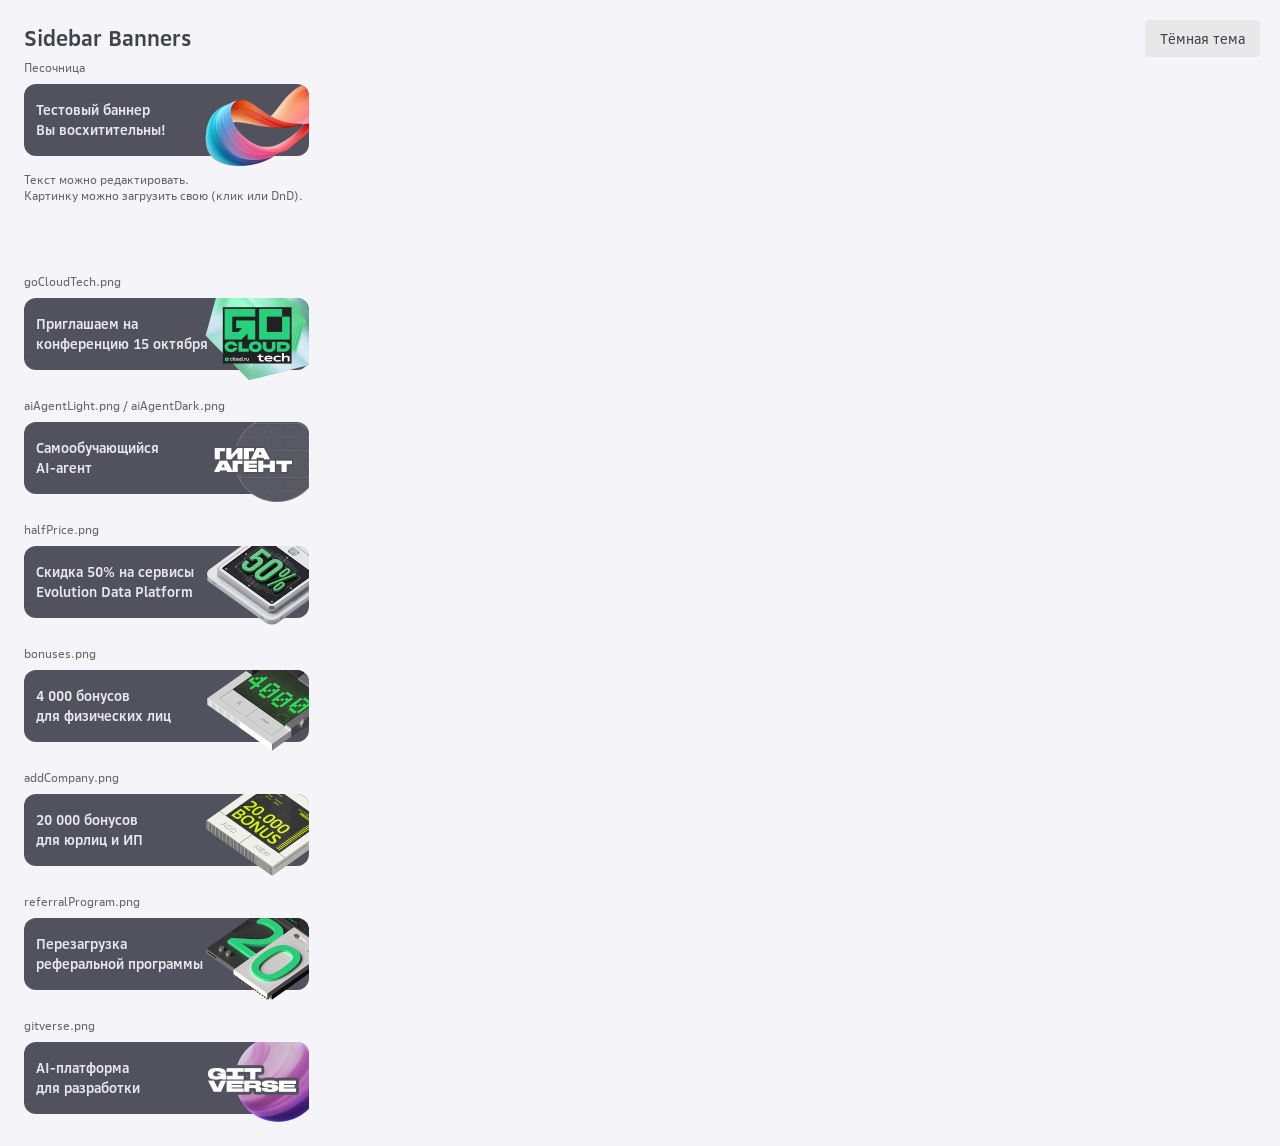
==== banners/index.html @ 8b38ca5c "feat: banner playground" ====
<!DOCTYPE html>
<html lang="ru">

<head>
    <meta charset="UTF-8">
    <meta name="viewport" content="width=device-width, initial-scale=1.0">
    <title>Sidebar Banners — примеры</title>
    <style>
        @font-face {
            font-family: 'SB Sans Interface';
            src: url('fonts/SBSansInterface-Regular.woff2') format('woff2');
            font-weight: 400;
            font-style: normal;
            font-display: swap;
        }

        @font-face {
            font-family: 'SB Sans Interface';
            src: url('fonts/SBSansInterface-Semibold.woff2') format('woff2');
            font-weight: 600;
            font-style: normal;
            font-display: swap;
        }

        @font-face {
            font-family: 'SB Sans Interface';
            src: url('fonts/SBSansInterface-Bold.woff2') format('woff2');
            font-weight: 700;
            font-style: normal;
            font-display: swap;
        }

        :root {
            --page-bg: #f4f4f9;
            --page-text: #41424e;
            --button-bg: #e8e8e8;
            --button-hover: #d8d8d8;
            /* ContentSlide light: invertNeutral.decorDefault / textMain */
            --slide-bg: #51525d;
            --slide-text: #e6e8ef;
            --close-bg: #51525d;
            --close-color: #b6bac7;
            --hint-color: #666666;
            --drop-border: #888;
            --font-ui: 'SB Sans Interface', sans-serif;
        }

        [data-theme="dark"] {
            --page-bg: #121212;
            --page-text: #e6e8ef;
            --button-bg: #2a2a2a;
            --button-hover: #3a3a3a;
            /* ContentSlide dark: neutral.decorDefault / textMain */
            --slide-bg: #393a46;
            --slide-text: #e6e8ef;
            --close-bg: #b6bac7;
            --close-color: #575966;
            --hint-color: #a0a0a0;
            --drop-border: #888;
        }

        * {
            box-sizing: border-box;
        }

        body {
            font-family: var(--font-ui);
            background-color: var(--page-bg);
            color: var(--page-text);
            padding: 24px;
            margin: 0;
            transition: background-color 0.3s ease, color 0.3s ease;
        }

        .theme-toggle {
            position: fixed;
            top: 20px;
            right: 20px;
            padding: 10px 15px;
            background-color: var(--button-bg);
            color: var(--page-text);
            border: none;
            border-radius: 4px;
            cursor: pointer;
            font-family: var(--font-ui);
            font-size: 14px;
            font-weight: 400;
            transition: background-color 0.3s ease;
            z-index: 1000;
        }

        .theme-toggle:hover {
            background-color: var(--button-hover);
        }

        h1 {
            font-size: 22px;
            font-weight: 600;
            line-height: 28px;
            letter-spacing: 0;
            margin: 0 0 8px;
        }

        .subtitle {
            margin: 0 0 24px;
            font-size: 13px;
            font-weight: 400;
            line-height: 18px;
            color: var(--hint-color);
            max-width: 480px;
        }

        .banners {
            display: flex;
            flex-direction: column;
            gap: 20px;
            max-width: 285px;
        }

        .banner-block {
            display: flex;
            flex-direction: column;
            gap: 8px;
        }

        .banner-label {
            font-size: 12px;
            font-weight: 400;
            line-height: 16px;
            color: var(--hint-color);
        }

        .playground-hint {
            margin: 0;
            font-size: 12px;
            font-weight: 400;
            line-height: 16px;
            color: var(--hint-color);
            margin-bottom: 50px;
        }

        .playground-drop {
            position: relative;
        }

        .playground-drop input[type="file"] {
            display: none;
        }

        .playground-image-drop {
            position: absolute;
            top: 0;
            right: 0;
            z-index: 2;
            width: 104px;
            height: 72px;
            border: 2px dashed transparent;
            border-radius: 0 12px 12px 0;
            box-sizing: border-box;
            cursor: pointer;
            transition: border-color 0.2s ease;
        }

        .playground-image-drop:hover,
        .playground-image-drop.drag-over,
        .playground-image-drop:focus-visible {
            border-color: var(--drop-border);
        }

        /* Как SidebarBanners: Wrapper 80px / Slider 72px */
        .banner-wrapper {
            position: relative;
            width: 100%;
            height: 80px;
            overflow: visible;
        }

        .banner-slider {
            position: relative;
            width: 100%;
            height: 72px;
            overflow: visible;
        }

        /* ContentSlide / Slide */
        .slide {
            position: relative;
            display: flex;
            align-items: center;
            width: 100%;
            height: 100%;
            border-radius: 12px;
            background-color: var(--slide-bg);
            overflow: visible;
            cursor: pointer;
            text-align: left;
        }

        .slide-text-wrapper {
            position: relative;
            z-index: 1;
            min-width: 0;
            margin-left: 12px;
        }

        .slide-text-mask {
            position: relative;
            overflow: hidden;
        }

        /* SansLabelL: 14/20, weight 600, letter-spacing 0 */
        .slide-text {
            display: flex;
            align-items: center;
            max-width: 183px;
            margin: 0;
            font-family: var(--font-ui);
            font-size: 14px;
            font-weight: 600;
            line-height: 20px;
            letter-spacing: 0;
            color: var(--slide-text);
            white-space: nowrap;
        }

        .slide-text[contenteditable="true"] {
            cursor: text;
            outline: none;
            border-radius: 2px;
            min-width: 24px;
            max-width: 183px;
            overflow: hidden;
        }

        .slide-text[contenteditable="true"]:hover,
        .slide-text[contenteditable="true"]:focus {
            background-color: rgba(255, 255, 255, 0.08);
            box-shadow: inset 0 0 0 1px rgba(255, 255, 255, 0.2);
        }

        /* SlideImageMask: 144×96, top/right 0 */
        .slide-image-mask {
            position: absolute;
            top: 0;
            right: 0;
            width: 144px;
            height: 85px;
            border-radius: 12px;
            overflow: hidden;
            pointer-events: none;
        }

        /* SlideImage: top -22px, right -30px, width 134px */
        .slide-image {
            position: absolute;
            top: -22px;
            right: -30px;
            width: 134px;
            height: auto;
            display: block;
        }

        .close-button {
            position: absolute;
            top: 4px;
            right: 4px;
            z-index: 2;
            display: flex;
            align-items: center;
            justify-content: center;
            width: 16px;
            height: 16px;
            padding: 0;
            border: none;
            border-radius: 50%;
            background-color: var(--close-bg);
            color: var(--close-color);
            cursor: default;
            opacity: 0;
            transition: opacity 0.2s ease, color 0.2s ease;
            pointer-events: none;
        }

        .slide:hover .close-button {
            opacity: 1;
        }

        .close-button svg {
            width: 12px;
            height: 12px;
        }

        .theme-only-light {
            display: block;
        }

        .theme-only-dark {
            display: none;
        }

        [data-theme="dark"] .theme-only-light {
            display: none;
        }

        [data-theme="dark"] .theme-only-dark {
            display: block;
        }
    </style>
</head>

<body>

    <button class="theme-toggle" id="themeToggle" type="button">Тёмная тема</button>

    <h1>Sidebar Banners</h1>
    <div class="banners">

        <div class="banner-block">
            <div class="banner-label">Песочница</div>
            <div class="playground-drop" id="playgroundDrop">
                <input type="file" id="playgroundFile" accept="image/*">
                <div class="banner-wrapper">
                    <div class="banner-slider">
                        <div class="slide">
                            <div class="slide-text-wrapper">
                                <div class="slide-text-mask">
                                    <p class="slide-text" contenteditable="true" spellcheck="false">Тестовый баннер</p>
                                </div>
                                <div class="slide-text-mask">
                                    <p class="slide-text" contenteditable="true" spellcheck="false">Вы восхитительны!
                                    </p>
                                </div>
                            </div>
                            <div class="slide-image-mask">
                                <img class="slide-image" id="playgroundImage" src="assets/default.png" alt="">
                            </div>
                            <div class="playground-image-drop" id="playgroundImageDrop" role="button" tabindex="0"
                                aria-label="Перетащите изображение или нажмите, чтобы выбрать"></div>
                            <button class="close-button" type="button" tabindex="-1" aria-hidden="true">
                                <svg viewBox="0 0 24 24" fill="none" stroke="currentColor" stroke-width="2">
                                    <path d="M18 6L6 18M6 6l12 12" />
                                </svg>
                            </button>
                        </div>
                    </div>
                </div>
            </div>
            <p class="playground-hint">Текст можно редактировать.<br />Картинку можно загрузить свою (клик или DnD).
            </p>
        </div>

        <div class="banner-block">
            <div class="banner-label">goCloudTech.png</div>
            <div class="banner-wrapper">
                <div class="banner-slider">
                    <div class="slide">
                        <div class="slide-text-wrapper">
                            <div class="slide-text-mask">
                                <p class="slide-text">Приглашаем на</p>
                            </div>
                            <div class="slide-text-mask">
                                <p class="slide-text">конференцию 15 октября</p>
                            </div>
                        </div>
                        <div class="slide-image-mask">
                            <img class="slide-image" src="assets/goCloudTech.png" alt="">
                        </div>
                        <button class="close-button" type="button" tabindex="-1" aria-hidden="true">
                            <svg viewBox="0 0 24 24" fill="none" stroke="currentColor" stroke-width="2">
                                <path d="M18 6L6 18M6 6l12 12" />
                            </svg>
                        </button>
                    </div>
                </div>
            </div>
        </div>

        <div class="banner-block">
            <div class="banner-label">aiAgentLight.png / aiAgentDark.png</div>
            <div class="banner-wrapper">
                <div class="banner-slider">
                    <div class="slide">
                        <div class="slide-text-wrapper">
                            <div class="slide-text-mask">
                                <p class="slide-text">Самообучающийся</p>
                            </div>
                            <div class="slide-text-mask">
                                <p class="slide-text">AI-агент</p>
                            </div>
                        </div>
                        <div class="slide-image-mask theme-only-light">
                            <img class="slide-image" src="assets/aiAgentLight.png" alt="">
                        </div>
                        <div class="slide-image-mask theme-only-dark">
                            <img class="slide-image" src="assets/aiAgentDark.png" alt="">
                        </div>
                        <button class="close-button" type="button" tabindex="-1" aria-hidden="true">
                            <svg viewBox="0 0 24 24" fill="none" stroke="currentColor" stroke-width="2">
                                <path d="M18 6L6 18M6 6l12 12" />
                            </svg>
                        </button>
                    </div>
                </div>
            </div>
        </div>

        <div class="banner-block">
            <div class="banner-label">halfPrice.png</div>
            <div class="banner-wrapper">
                <div class="banner-slider">
                    <div class="slide">
                        <div class="slide-text-wrapper">
                            <div class="slide-text-mask">
                                <p class="slide-text">Скидка 50% на сервисы</p>
                            </div>
                            <div class="slide-text-mask">
                                <p class="slide-text">Evolution Data Platform</p>
                            </div>
                        </div>
                        <div class="slide-image-mask">
                            <img class="slide-image" src="assets/halfPrice.png" alt="">
                        </div>
                        <button class="close-button" type="button" tabindex="-1" aria-hidden="true">
                            <svg viewBox="0 0 24 24" fill="none" stroke="currentColor" stroke-width="2">
                                <path d="M18 6L6 18M6 6l12 12" />
                            </svg>
                        </button>
                    </div>
                </div>
            </div>
        </div>

        <div class="banner-block">
            <div class="banner-label">bonuses.png</div>
            <div class="banner-wrapper">
                <div class="banner-slider">
                    <div class="slide">
                        <div class="slide-text-wrapper">
                            <div class="slide-text-mask">
                                <p class="slide-text">4&nbsp;000 бонусов</p>
                            </div>
                            <div class="slide-text-mask">
                                <p class="slide-text">для физических лиц</p>
                            </div>
                        </div>
                        <div class="slide-image-mask">
                            <img class="slide-image" src="assets/bonuses.png" alt="">
                        </div>
                        <button class="close-button" type="button" tabindex="-1" aria-hidden="true">
                            <svg viewBox="0 0 24 24" fill="none" stroke="currentColor" stroke-width="2">
                                <path d="M18 6L6 18M6 6l12 12" />
                            </svg>
                        </button>
                    </div>
                </div>
            </div>
        </div>

        <div class="banner-block">
            <div class="banner-label">addCompany.png</div>
            <div class="banner-wrapper">
                <div class="banner-slider">
                    <div class="slide">
                        <div class="slide-text-wrapper">
                            <div class="slide-text-mask">
                                <p class="slide-text">20&nbsp;000 бонусов</p>
                            </div>
                            <div class="slide-text-mask">
                                <p class="slide-text">для юрлиц и ИП</p>
                            </div>
                        </div>
                        <div class="slide-image-mask">
                            <img class="slide-image" src="assets/addCompany.png" alt="">
                        </div>
                        <button class="close-button" type="button" tabindex="-1" aria-hidden="true">
                            <svg viewBox="0 0 24 24" fill="none" stroke="currentColor" stroke-width="2">
                                <path d="M18 6L6 18M6 6l12 12" />
                            </svg>
                        </button>
                    </div>
                </div>
            </div>
        </div>

        <div class="banner-block">
            <div class="banner-label">referralProgram.png</div>
            <div class="banner-wrapper">
                <div class="banner-slider">
                    <div class="slide">
                        <div class="slide-text-wrapper">
                            <div class="slide-text-mask">
                                <p class="slide-text">Перезагрузка</p>
                            </div>
                            <div class="slide-text-mask">
                                <p class="slide-text">реферальной программы</p>
                            </div>
                        </div>
                        <div class="slide-image-mask">
                            <img class="slide-image" src="assets/referralProgram.png" alt="">
                        </div>
                        <button class="close-button" type="button" tabindex="-1" aria-hidden="true">
                            <svg viewBox="0 0 24 24" fill="none" stroke="currentColor" stroke-width="2">
                                <path d="M18 6L6 18M6 6l12 12" />
                            </svg>
                        </button>
                    </div>
                </div>
            </div>
        </div>

        <div class="banner-block">
            <div class="banner-label">gitverse.png</div>
            <div class="banner-wrapper">
                <div class="banner-slider">
                    <div class="slide">
                        <div class="slide-text-wrapper">
                            <div class="slide-text-mask">
                                <p class="slide-text">AI-платформа</p>
                            </div>
                            <div class="slide-text-mask">
                                <p class="slide-text">для разработки</p>
                            </div>
                        </div>
                        <div class="slide-image-mask">
                            <img class="slide-image" src="assets/gitverse.png" alt="">
                        </div>
                        <button class="close-button" type="button" tabindex="-1" aria-hidden="true">
                            <svg viewBox="0 0 24 24" fill="none" stroke="currentColor" stroke-width="2">
                                <path d="M18 6L6 18M6 6l12 12" />
                            </svg>
                        </button>
                    </div>
                </div>
            </div>
        </div>

    </div>

    <script>
        const themeToggle = document.getElementById('themeToggle');
        const html = document.documentElement;

        const applyTheme = (theme) => {
            if (theme === 'dark') {
                html.setAttribute('data-theme', 'dark');
                themeToggle.textContent = 'Светлая тема';
            } else {
                html.removeAttribute('data-theme');
                themeToggle.textContent = 'Тёмная тема';
            }
        };

        applyTheme(localStorage.getItem('theme') === 'dark' ? 'dark' : 'light');

        themeToggle.addEventListener('click', () => {
            const next = html.getAttribute('data-theme') === 'dark' ? 'light' : 'dark';
            localStorage.setItem('theme', next);
            applyTheme(next);
        });

        const playground = document.getElementById('playgroundDrop');
        const imageDrop = document.getElementById('playgroundImageDrop');
        const fileInput = document.getElementById('playgroundFile');
        const playgroundImage = document.getElementById('playgroundImage');

        const loadImage = (file) => {
            if (!file || !file.type.startsWith('image/')) {
                return;
            }

            const reader = new FileReader();
            reader.onload = (event) => {
                playgroundImage.src = event.target.result;
            };
            reader.readAsDataURL(file);
        };

        imageDrop.addEventListener('click', () => {
            fileInput.click();
        });

        imageDrop.addEventListener('keydown', (event) => {
            if (event.key === 'Enter' || event.key === ' ') {
                event.preventDefault();
                fileInput.click();
            }
        });

        playground.querySelectorAll('[contenteditable="true"]').forEach((line) => {
            line.addEventListener('keydown', (event) => {
                if (event.key === 'Enter') {
                    event.preventDefault();
                    line.blur();
                }
            });

            line.addEventListener('paste', (event) => {
                event.preventDefault();
                const text = (event.clipboardData || window.clipboardData).getData('text/plain')
                    .replace(/\s+/g, ' ')
                    .trim();
                document.execCommand('insertText', false, text);
            });
        });

        fileInput.addEventListener('change', (event) => {
            loadImage(event.target.files[0]);
        });

        imageDrop.addEventListener('dragover', (event) => {
            event.preventDefault();
            imageDrop.classList.add('drag-over');
        });

        imageDrop.addEventListener('dragleave', (event) => {
            event.preventDefault();
            imageDrop.classList.remove('drag-over');
        });

        imageDrop.addEventListener('drop', (event) => {
            event.preventDefault();
            imageDrop.classList.remove('drag-over');
            loadImage(event.dataTransfer.files[0]);
        });
    </script>

</body>

</html>
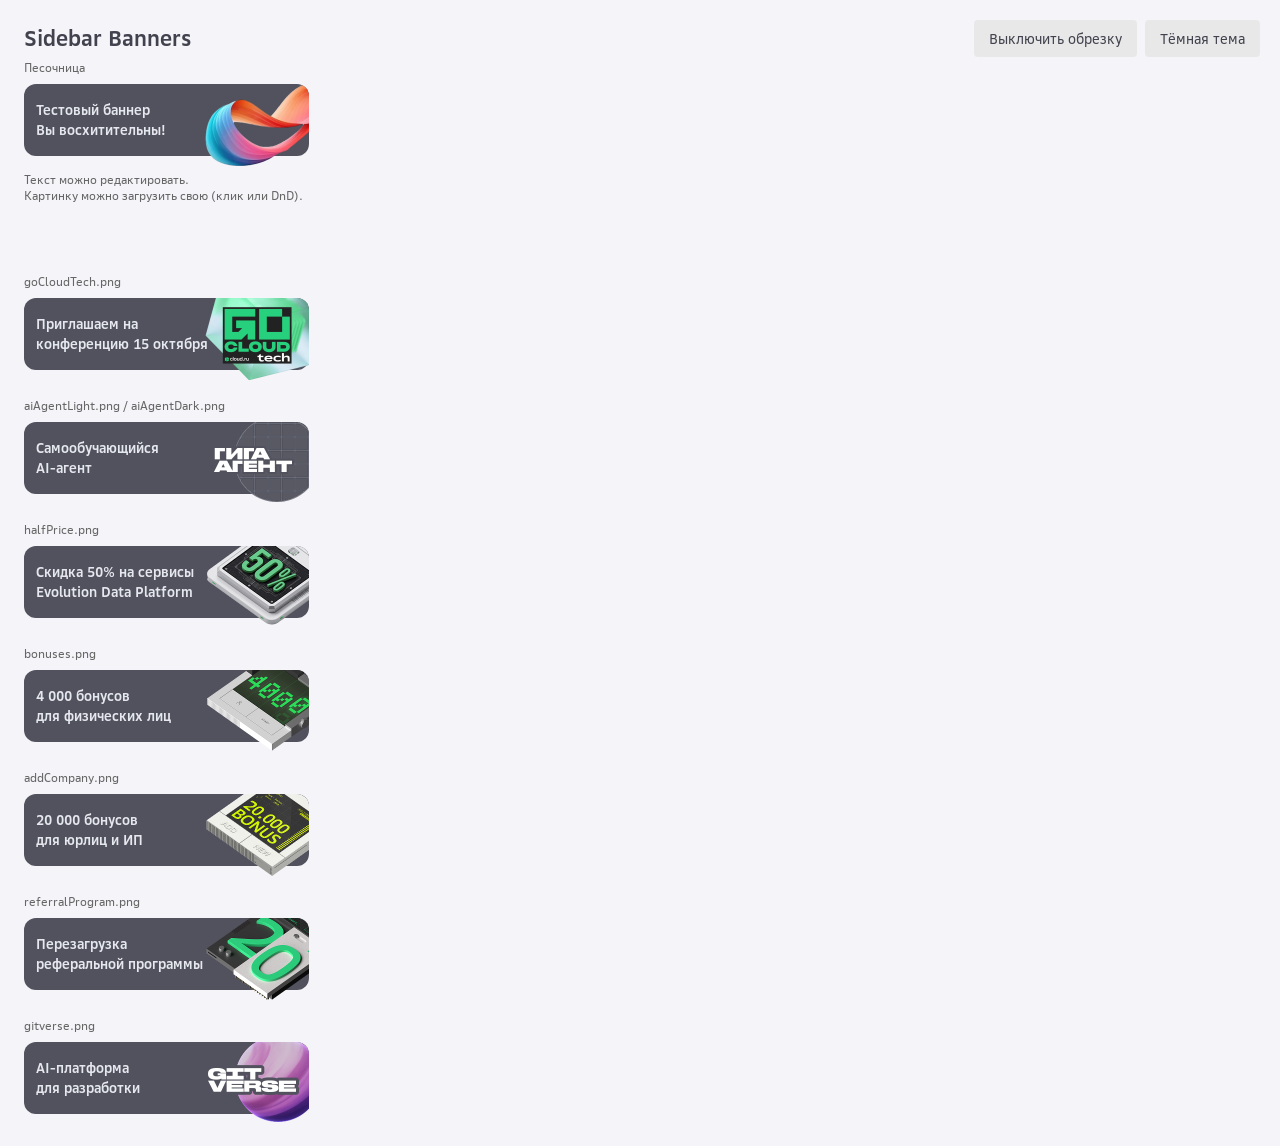
==== commit f03378fb: "feat: overflow toggle" ====
--- a/banners/index.html
+++ b/banners/index.html
@@ -72,10 +72,17 @@
             transition: background-color 0.3s ease, color 0.3s ease;
         }
 
-        .theme-toggle {
+        .toolbar {
             position: fixed;
             top: 20px;
             right: 20px;
+            display: flex;
+            flex-direction: row;
+            gap: 8px;
+            z-index: 1000;
+        }
+
+        .toolbar-button {
             padding: 10px 15px;
             background-color: var(--button-bg);
             color: var(--page-text);
@@ -86,10 +93,9 @@
             font-size: 14px;
             font-weight: 400;
             transition: background-color 0.3s ease;
-            z-index: 1000;
-        }
-
-        .theme-toggle:hover {
+        }
+
+        .toolbar-button:hover {
             background-color: var(--button-hover);
         }
 
@@ -248,6 +254,10 @@
             border-radius: 12px;
             overflow: hidden;
             pointer-events: none;
+        }
+
+        [data-mask="off"] .slide-image-mask {
+            overflow: visible;
         }
 
         /* SlideImage: top -22px, right -30px, width 134px */
@@ -310,7 +320,10 @@
 
 <body>
 
-    <button class="theme-toggle" id="themeToggle" type="button">Тёмная тема</button>
+    <div class="toolbar">
+        <button class="toolbar-button" id="maskToggle" type="button">Выключить обрезку</button>
+        <button class="toolbar-button" id="themeToggle" type="button">Тёмная тема</button>
+    </div>
 
     <h1>Sidebar Banners</h1>
     <div class="banners">
@@ -558,6 +571,19 @@
             applyTheme(next);
         });
 
+        const maskToggle = document.getElementById('maskToggle');
+
+        maskToggle.addEventListener('click', () => {
+            const off = html.getAttribute('data-mask') === 'off';
+            if (off) {
+                html.removeAttribute('data-mask');
+                maskToggle.textContent = 'Выключить обрезку';
+            } else {
+                html.setAttribute('data-mask', 'off');
+                maskToggle.textContent = 'Включить обрезку';
+            }
+        });
+
         const playground = document.getElementById('playgroundDrop');
         const imageDrop = document.getElementById('playgroundImageDrop');
         const fileInput = document.getElementById('playgroundFile');
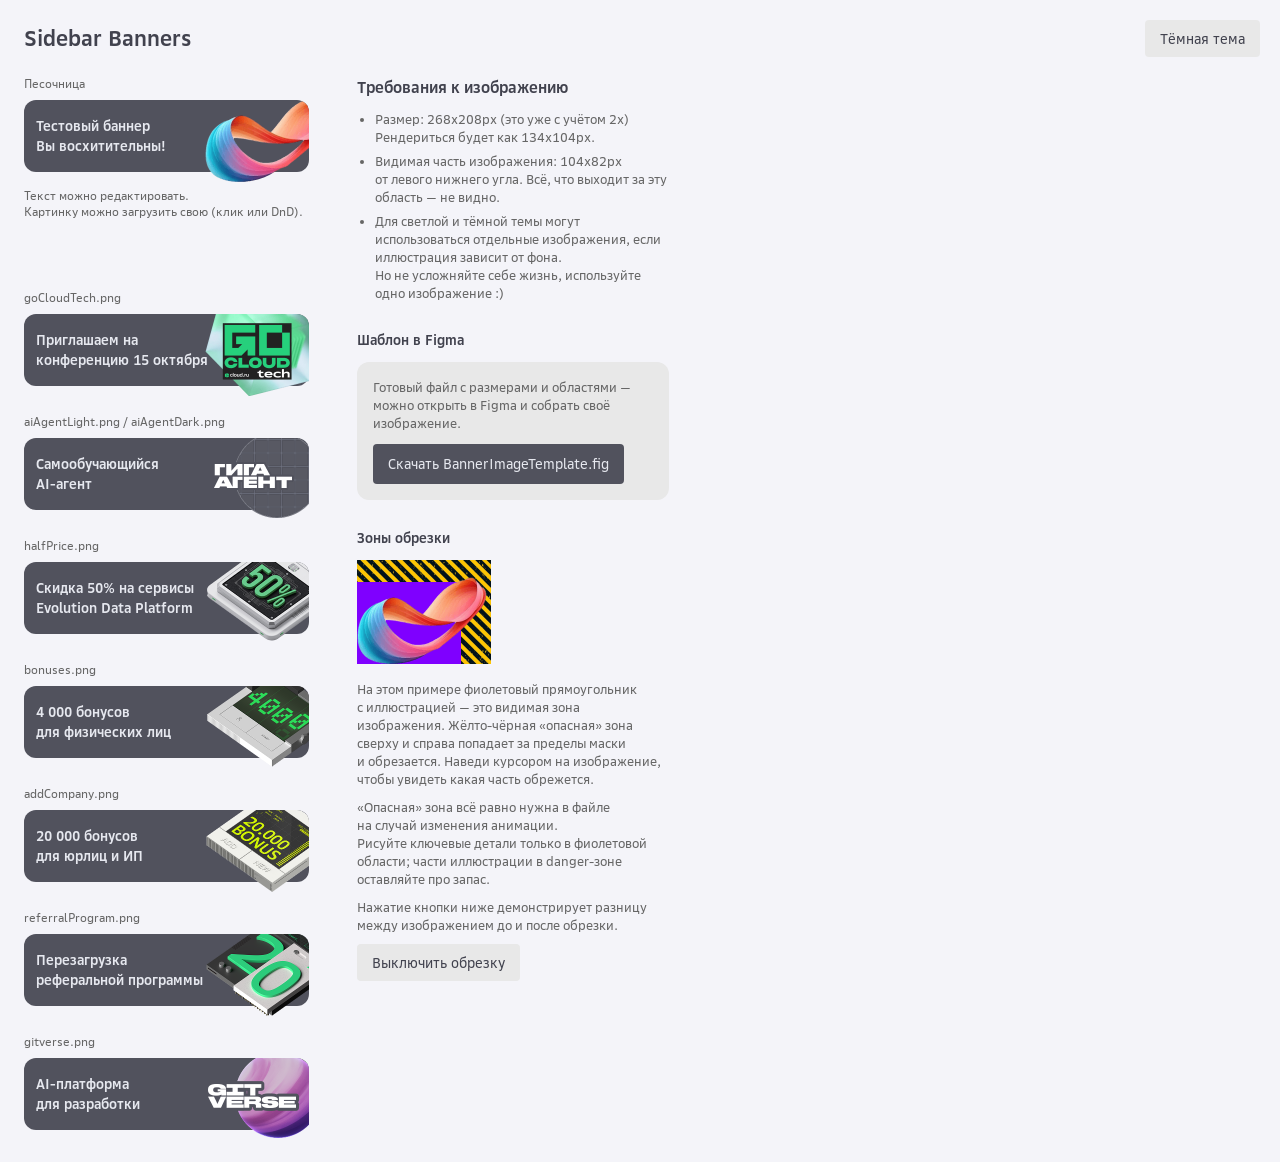
==== commit d05fbc5e: "feat: requirements" ====
--- a/banners/index.html
+++ b/banners/index.html
@@ -104,7 +104,125 @@
             font-weight: 600;
             line-height: 28px;
             letter-spacing: 0;
-            margin: 0 0 8px;
+            margin: 0 0 24px;
+        }
+
+        .layout {
+            display: flex;
+            flex-wrap: wrap;
+            align-items: flex-start;
+            gap: 48px;
+        }
+
+        .banners {
+            display: flex;
+            flex-direction: column;
+            gap: 20px;
+            width: 285px;
+            flex-shrink: 0;
+        }
+
+        .requirements {
+            flex: 1;
+            max-width: 312px;
+        }
+
+        .requirements h2 {
+            margin: 0 0 12px;
+            font-size: 16px;
+            font-weight: 600;
+            line-height: 22px;
+        }
+
+        .requirements h3 {
+            margin: 28px 0 10px;
+            font-size: 14px;
+            font-weight: 600;
+            line-height: 20px;
+        }
+
+        .requirements p,
+        .requirements li {
+            margin: 0;
+            font-size: 13px;
+            font-weight: 400;
+            line-height: 18px;
+            color: var(--hint-color);
+        }
+
+        .requirements ul {
+            margin: 0;
+            padding-left: 18px;
+        }
+
+        .requirements li + li {
+            margin-top: 6px;
+        }
+
+        .requirements p + p,
+        .requirements p + ul,
+        .requirements ul + p {
+            margin-top: 10px;
+        }
+
+        .requirements code {
+            font-family: ui-monospace, SFMono-Regular, Menlo, Monaco, Consolas, monospace;
+            font-size: 12px;
+        }
+
+        .template-card {
+            margin-top: 12px;
+            padding: 16px;
+            border-radius: 12px;
+            background-color: var(--button-bg);
+        }
+
+        .template-card p {
+            margin: 0 0 12px;
+        }
+
+        .template-download {
+            display: inline-flex;
+            align-items: center;
+            padding: 10px 15px;
+            border-radius: 4px;
+            background-color: var(--slide-bg);
+            color: var(--slide-text);
+            text-decoration: none;
+            font-size: 14px;
+            font-weight: 400;
+            line-height: 20px;
+            transition: opacity 0.2s ease;
+        }
+
+        .template-download:hover {
+            opacity: 0.88;
+        }
+
+        .crop-example {
+            margin-top: 12px;
+        }
+
+        /* Hover на обёртке: clip-path у img убирает зону из hit-test и даёт мерцание */
+        .crop-preview {
+            display: inline-block;
+            line-height: 0;
+        }
+
+        .crop-preview img {
+            display: block;
+            width: 134px;
+            max-width: 100%;
+            height: auto;
+            background: #7F00FF;
+        }
+
+        .crop-preview:hover img {
+            clip-path: inset(22px 30px 0 0 round 0 12px 0 0);
+        }
+
+        .crop-example p {
+            margin-top: 12px;
         }
 
         .subtitle {
@@ -114,13 +232,6 @@
             line-height: 18px;
             color: var(--hint-color);
             max-width: 480px;
-        }
-
-        .banners {
-            display: flex;
-            flex-direction: column;
-            gap: 20px;
-            max-width: 285px;
         }
 
         .banner-block {
@@ -321,11 +432,12 @@
 <body>
 
     <div class="toolbar">
-        <button class="toolbar-button" id="maskToggle" type="button">Выключить обрезку</button>
+        
         <button class="toolbar-button" id="themeToggle" type="button">Тёмная тема</button>
     </div>
 
     <h1>Sidebar Banners</h1>
+    <div class="layout">
     <div class="banners">
 
         <div class="banner-block">
@@ -369,10 +481,10 @@
                     <div class="slide">
                         <div class="slide-text-wrapper">
                             <div class="slide-text-mask">
-                                <p class="slide-text">Приглашаем на</p>
-                            </div>
-                            <div class="slide-text-mask">
-                                <p class="slide-text">конференцию 15 октября</p>
+                                <p class="slide-text" contenteditable="true" spellcheck="false">Приглашаем на</p>
+                            </div>
+                            <div class="slide-text-mask">
+                                <p class="slide-text" contenteditable="true" spellcheck="false">конференцию 15 октября</p>
                             </div>
                         </div>
                         <div class="slide-image-mask">
@@ -395,10 +507,10 @@
                     <div class="slide">
                         <div class="slide-text-wrapper">
                             <div class="slide-text-mask">
-                                <p class="slide-text">Самообучающийся</p>
-                            </div>
-                            <div class="slide-text-mask">
-                                <p class="slide-text">AI-агент</p>
+                                <p class="slide-text" contenteditable="true" spellcheck="false">Самообучающийся</p>
+                            </div>
+                            <div class="slide-text-mask">
+                                <p class="slide-text" contenteditable="true" spellcheck="false">AI-агент</p>
                             </div>
                         </div>
                         <div class="slide-image-mask theme-only-light">
@@ -424,10 +536,10 @@
                     <div class="slide">
                         <div class="slide-text-wrapper">
                             <div class="slide-text-mask">
-                                <p class="slide-text">Скидка 50% на сервисы</p>
-                            </div>
-                            <div class="slide-text-mask">
-                                <p class="slide-text">Evolution Data Platform</p>
+                                <p class="slide-text" contenteditable="true" spellcheck="false">Скидка 50% на сервисы</p>
+                            </div>
+                            <div class="slide-text-mask">
+                                <p class="slide-text" contenteditable="true" spellcheck="false">Evolution Data Platform</p>
                             </div>
                         </div>
                         <div class="slide-image-mask">
@@ -450,10 +562,10 @@
                     <div class="slide">
                         <div class="slide-text-wrapper">
                             <div class="slide-text-mask">
-                                <p class="slide-text">4&nbsp;000 бонусов</p>
-                            </div>
-                            <div class="slide-text-mask">
-                                <p class="slide-text">для физических лиц</p>
+                                <p class="slide-text" contenteditable="true" spellcheck="false">4&nbsp;000 бонусов</p>
+                            </div>
+                            <div class="slide-text-mask">
+                                <p class="slide-text" contenteditable="true" spellcheck="false">для физических лиц</p>
                             </div>
                         </div>
                         <div class="slide-image-mask">
@@ -476,10 +588,10 @@
                     <div class="slide">
                         <div class="slide-text-wrapper">
                             <div class="slide-text-mask">
-                                <p class="slide-text">20&nbsp;000 бонусов</p>
-                            </div>
-                            <div class="slide-text-mask">
-                                <p class="slide-text">для юрлиц и ИП</p>
+                                <p class="slide-text" contenteditable="true" spellcheck="false">20&nbsp;000 бонусов</p>
+                            </div>
+                            <div class="slide-text-mask">
+                                <p class="slide-text" contenteditable="true" spellcheck="false">для юрлиц и ИП</p>
                             </div>
                         </div>
                         <div class="slide-image-mask">
@@ -502,10 +614,10 @@
                     <div class="slide">
                         <div class="slide-text-wrapper">
                             <div class="slide-text-mask">
-                                <p class="slide-text">Перезагрузка</p>
-                            </div>
-                            <div class="slide-text-mask">
-                                <p class="slide-text">реферальной программы</p>
+                                <p class="slide-text" contenteditable="true" spellcheck="false">Перезагрузка</p>
+                            </div>
+                            <div class="slide-text-mask">
+                                <p class="slide-text" contenteditable="true" spellcheck="false">реферальной программы</p>
                             </div>
                         </div>
                         <div class="slide-image-mask">
@@ -528,10 +640,10 @@
                     <div class="slide">
                         <div class="slide-text-wrapper">
                             <div class="slide-text-mask">
-                                <p class="slide-text">AI-платформа</p>
-                            </div>
-                            <div class="slide-text-mask">
-                                <p class="slide-text">для разработки</p>
+                                <p class="slide-text" contenteditable="true" spellcheck="false">AI-платформа</p>
+                            </div>
+                            <div class="slide-text-mask">
+                                <p class="slide-text" contenteditable="true" spellcheck="false">для разработки</p>
                             </div>
                         </div>
                         <div class="slide-image-mask">
@@ -547,6 +659,45 @@
             </div>
         </div>
 
+    </div>
+
+    <aside class="requirements">
+        <h2>Требования к изображению</h2>
+        <ul>
+            <li>Размер: 268x208px (это уже с учётом 2x)<br />Рендериться будет как 134x104px.</li>
+            <li>Видимая часть изображения: 104x82px от левого нижнего угла. Всё, что выходит за эту область — не видно.</li>
+            <li>Для светлой и тёмной темы могут использоваться отдельные изображения, если иллюстрация зависит от фона.<br />Но не усложняйте себе жизнь, используйте одно изображение :)</li>
+        </ul>
+
+        <h3>Шаблон в Figma</h3>
+        <div class="template-card">
+            <p>Готовый файл с размерами и областями — можно открыть в Figma и собрать своё изображение.</p>
+            <a class="template-download" href="files/BannerImageTemplate.fig" download>
+                Скачать BannerImageTemplate.fig
+            </a>
+        </div>
+
+        <h3>Зоны обрезки</h3>
+        <div class="crop-example">
+            <div class="crop-preview">
+                <img src="assets/default.png" width="134" height="104" alt="Пример изображения">
+            </div>
+            <p>
+                На этом примере фиолетовый прямоугольник с иллюстрацией — это видимая зона изображения. Жёлто-чёрная «опасная» зона сверху и справа попадает
+                за пределы маски и обрезается. Наведи курсором на изображение, чтобы увидеть какая часть обрежется.
+            </p>
+            <p>
+                «Опасная» зона всё равно нужна в файле на случай изменения анимации.<br />Рисуйте ключевые
+                детали только в фиолетовой области; части иллюстрации в danger-зоне оставляйте про запас.
+            </p>
+            <p>
+                Нажатие кнопки ниже демонстрирует разницу между изображением до и после обрезки.
+            </p>
+            </p>
+                <button class="toolbar-button" id="maskToggle" type="button">Выключить обрезку</button>
+            </p>
+        </div>
+    </aside>
     </div>
 
     <script>
@@ -612,7 +763,7 @@
             }
         });
 
-        playground.querySelectorAll('[contenteditable="true"]').forEach((line) => {
+        document.querySelectorAll('.slide-text').forEach((line) => {
             line.addEventListener('keydown', (event) => {
                 if (event.key === 'Enter') {
                     event.preventDefault();
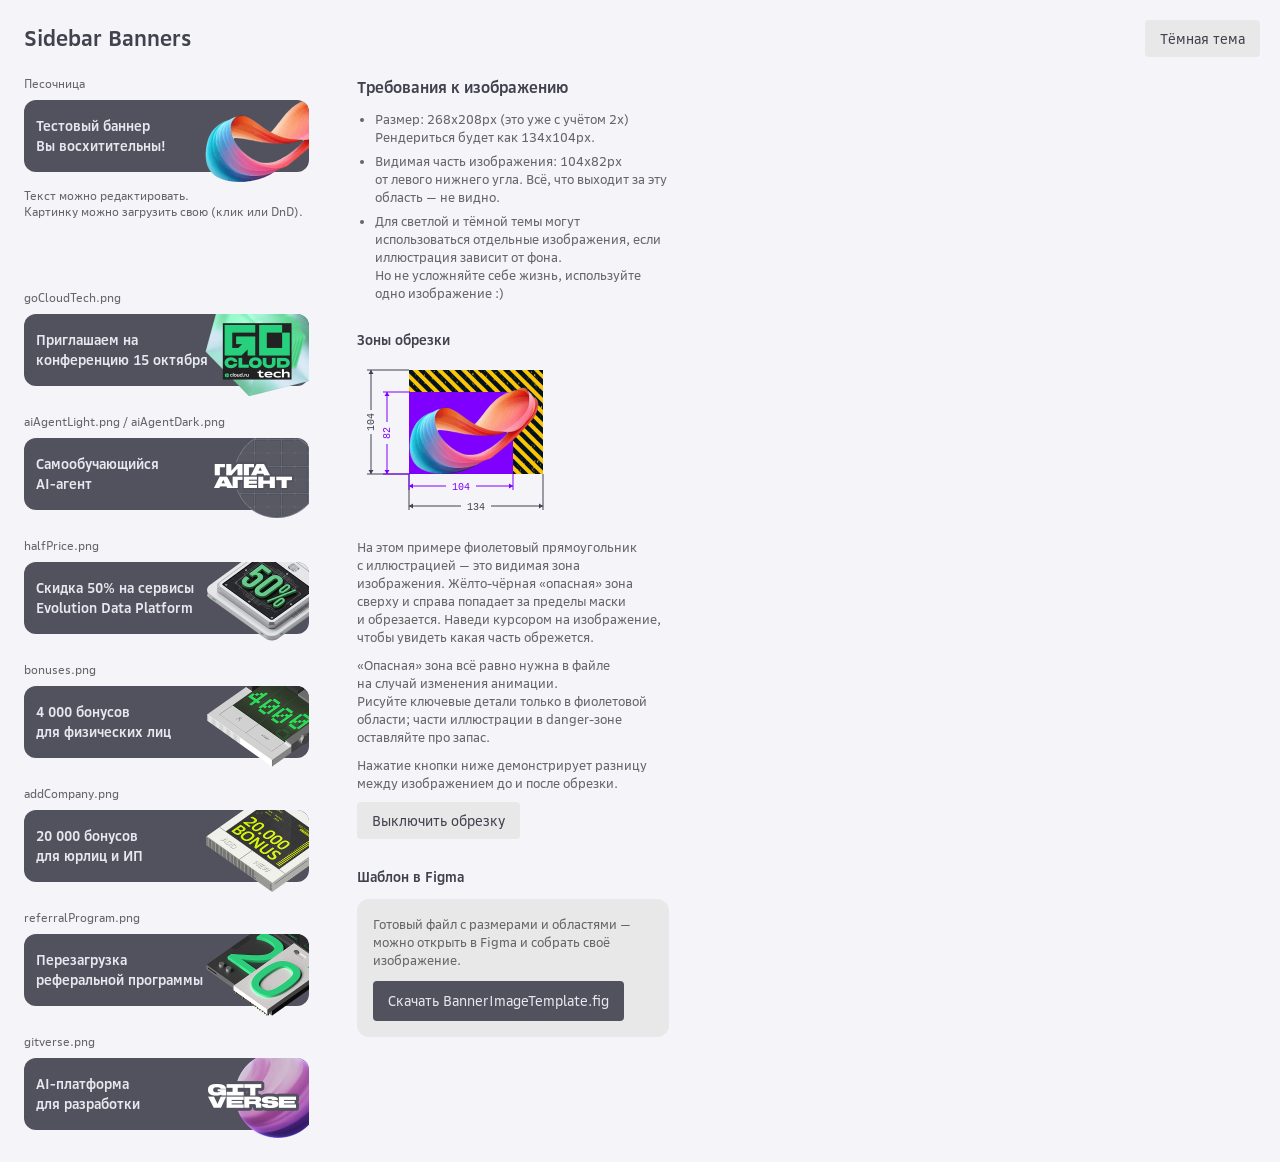
==== commit 42b4e710: "feat: add banner sizes" ====
--- a/banners/index.html
+++ b/banners/index.html
@@ -5,6 +5,7 @@
     <meta charset="UTF-8">
     <meta name="viewport" content="width=device-width, initial-scale=1.0">
     <title>Sidebar Banners — примеры</title>
+    <link rel="icon" href="favicon.svg" type="image/svg+xml">
     <style>
         @font-face {
             font-family: 'SB Sans Interface';
@@ -204,21 +205,68 @@
         }
 
         /* Hover на обёртке: clip-path у img убирает зону из hit-test и даёт мерцание */
+        .crop-diagram {
+            position: relative;
+            display: inline-block;
+            padding: 8px 12px 48px 52px;
+            line-height: 0;
+        }
+
         .crop-preview {
-            display: inline-block;
+            position: relative;
+            display: block;
+            width: 134px;
+            height: 104px;
             line-height: 0;
         }
 
         .crop-preview img {
             display: block;
             width: 134px;
-            max-width: 100%;
-            height: auto;
+            height: 104px;
             background: #7F00FF;
         }
 
         .crop-preview:hover img {
             clip-path: inset(22px 30px 0 0 round 0 12px 0 0);
+        }
+
+        .crop-dims {
+            position: absolute;
+            inset: 0;
+            width: 100%;
+            height: 100%;
+            pointer-events: none;
+            overflow: visible;
+        }
+
+        .crop-dims .dim-full {
+            stroke: var(--page-text);
+            fill: var(--page-text);
+        }
+
+        .crop-dims .dim-visible {
+            stroke: #7F00FF;
+            fill: #7F00FF;
+        }
+
+        [data-theme="dark"] .crop-dims .dim-visible {
+            stroke: #c084ff;
+            fill: #c084ff;
+        }
+
+        .crop-dims line,
+        .crop-dims path {
+            stroke-width: 1;
+            vector-effect: non-scaling-stroke;
+        }
+
+        .crop-dims text {
+            font-family: ui-monospace, SFMono-Regular, Menlo, Monaco, Consolas, monospace;
+            font-size: 10px;
+            font-weight: 500;
+            letter-spacing: 0;
+            stroke: none;
         }
 
         .crop-example p {
@@ -669,18 +717,55 @@
             <li>Для светлой и тёмной темы могут использоваться отдельные изображения, если иллюстрация зависит от фона.<br />Но не усложняйте себе жизнь, используйте одно изображение :)</li>
         </ul>
 
-        <h3>Шаблон в Figma</h3>
-        <div class="template-card">
-            <p>Готовый файл с размерами и областями — можно открыть в Figma и собрать своё изображение.</p>
-            <a class="template-download" href="files/BannerImageTemplate.fig" download>
-                Скачать BannerImageTemplate.fig
-            </a>
-        </div>
-
         <h3>Зоны обрезки</h3>
         <div class="crop-example">
-            <div class="crop-preview">
-                <img src="assets/default.png" width="134" height="104" alt="Пример изображения">
+            <div class="crop-diagram">
+                <div class="crop-preview">
+                    <img src="assets/default.png" width="134" height="104" alt="Пример изображения: полные габариты 134×104, видимая зона 104×82">
+                </div>
+                <!--
+                    padding: left 52, top 8 → image 134×104.
+                    Видимая зона: 104×82 от левого нижнего угла.
+                -->
+                <svg class="crop-dims" viewBox="0 0 198 160" xmlns="http://www.w3.org/2000/svg" aria-hidden="true">
+                    <!-- Full height 104 (left, outer) -->
+                    <g class="dim-full">
+                        <line x1="52" y1="8" x2="10" y2="8" />
+                        <line x1="52" y1="112" x2="10" y2="112" />
+                        <line x1="14" y1="8" x2="14" y2="48" />
+                        <line x1="14" y1="72" x2="14" y2="112" />
+                        <path d="M14 8l-2.5 4h5zM14 112l-2.5-4h5z" stroke="none" />
+                        <text x="18" y="67" text-anchor="middle" transform="rotate(-90 14 64)">104</text>
+                    </g>
+                    <!-- Visible height 82 (left, inner) -->
+                    <g class="dim-visible">
+                        <line x1="52" y1="30" x2="26" y2="30" />
+                        <line x1="52" y1="112" x2="26" y2="112" />
+                        <line x1="30" y1="30" x2="30" y2="60" />
+                        <line x1="30" y1="82" x2="30" y2="112" />
+                        <path d="M30 30l-2.5 4h5zM30 112l-2.5-4h5z" stroke="none" />
+                        <text x="34" y="78" text-anchor="middle" transform="rotate(-90 30 75)">82</text>
+                    </g>
+                     <!-- Full width 134 (bottom, outer) -->
+                     <g class="dim-full">
+                         <line x1="52" y1="112" x2="52" y2="148" />
+                         <line x1="186" y1="112" x2="186" y2="148" />
+                         <line x1="52" y1="144" x2="104" y2="144" />
+                         <line x1="134" y1="144" x2="186" y2="144" />
+                         <path d="M52 144l4-2.5v5zM186 144l-4-2.5v5z" stroke="none" />
+                         <text x="119" y="147.5" text-anchor="middle">134</text>
+                     </g>
+                    <!-- Visible width 104 (bottom, inner) -->
+                    <g class="dim-visible">
+                        <line x1="52" y1="112" x2="52" y2="128" />
+                        <line x1="156" y1="112" x2="156" y2="128" />
+                        <line x1="52" y1="124" x2="89" y2="124" />
+                        <line x1="119" y1="124" x2="156" y2="124" />
+                        <path d="M52 124l4-2.5v5zM156 124l-4-2.5v5z" stroke="none" />
+                        <text x="104" y="127.5" text-anchor="middle">104</text>
+                    </g>
+
+                </svg>
             </div>
             <p>
                 На этом примере фиолетовый прямоугольник с иллюстрацией — это видимая зона изображения. Жёлто-чёрная «опасная» зона сверху и справа попадает
@@ -693,9 +778,17 @@
             <p>
                 Нажатие кнопки ниже демонстрирует разницу между изображением до и после обрезки.
             </p>
-            </p>
+            <p>
                 <button class="toolbar-button" id="maskToggle" type="button">Выключить обрезку</button>
             </p>
+        </div>
+
+        <h3>Шаблон в Figma</h3>
+        <div class="template-card">
+            <p>Готовый файл с размерами и областями — можно открыть в Figma и собрать своё изображение.</p>
+            <a class="template-download" href="files/BannerImageTemplate.fig" download>
+                Скачать BannerImageTemplate.fig
+            </a>
         </div>
     </aside>
     </div>
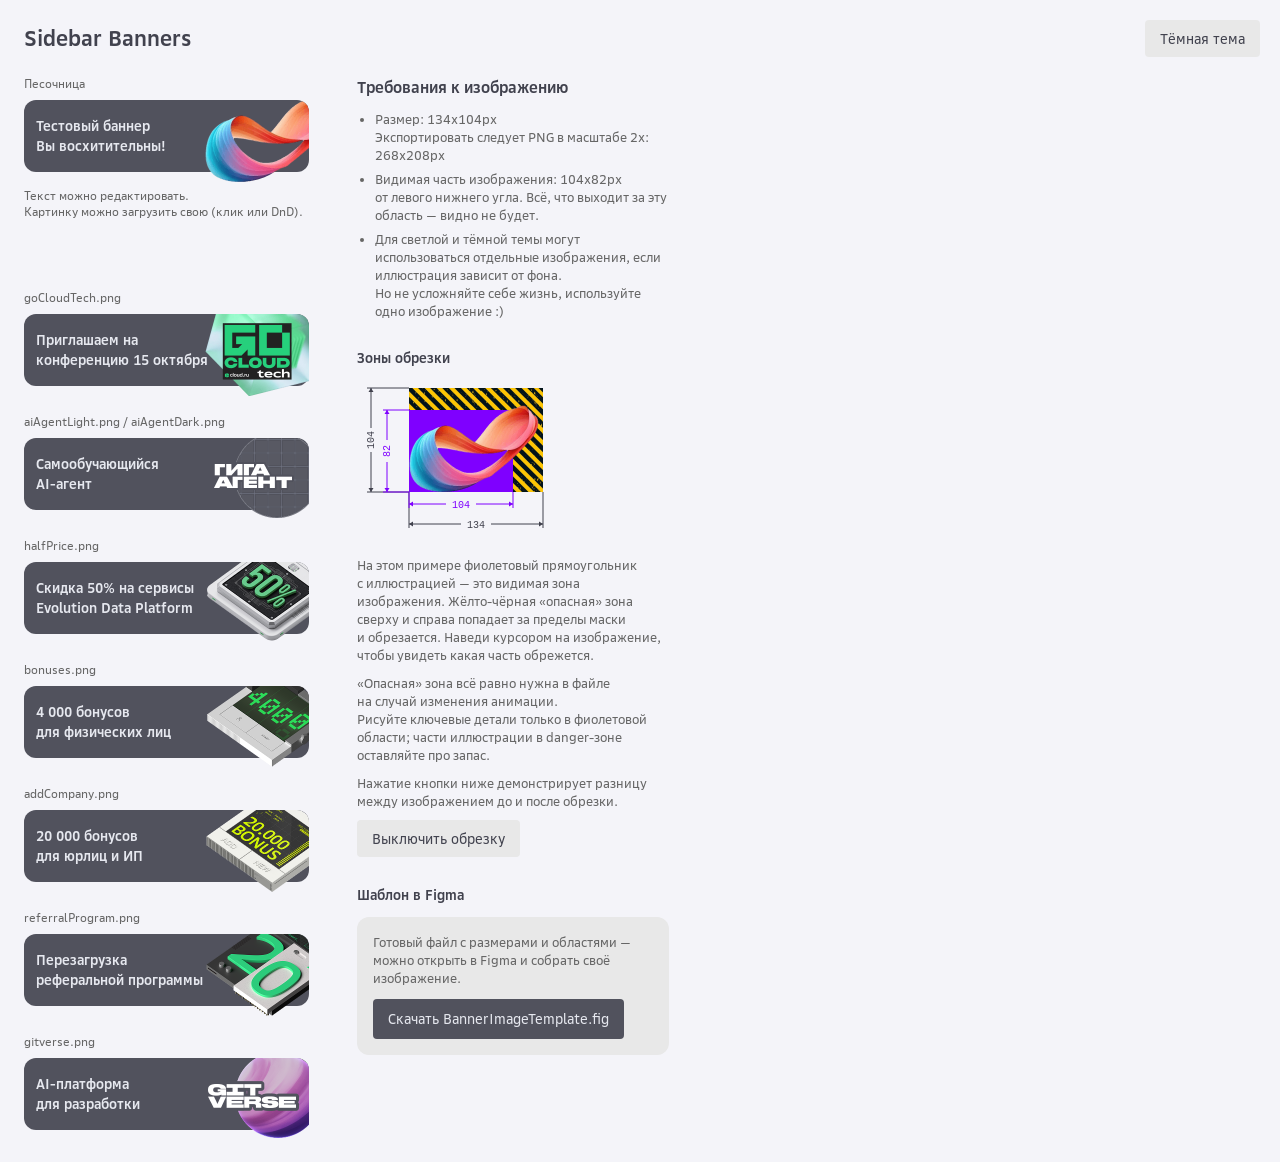
==== commit aa6825f9: "fix: texts" ====
--- a/banners/index.html
+++ b/banners/index.html
@@ -712,8 +712,8 @@
     <aside class="requirements">
         <h2>Требования к изображению</h2>
         <ul>
-            <li>Размер: 268x208px (это уже с учётом 2x)<br />Рендериться будет как 134x104px.</li>
-            <li>Видимая часть изображения: 104x82px от левого нижнего угла. Всё, что выходит за эту область — не видно.</li>
+            <li>Размер: 134x104px<br />Экспортировать следует PNG в масштабе 2x: 268x208px</li>
+            <li>Видимая часть изображения: 104x82px от левого нижнего угла. Всё, что выходит за эту область — видно не будет.</li>
             <li>Для светлой и тёмной темы могут использоваться отдельные изображения, если иллюстрация зависит от фона.<br />Но не усложняйте себе жизнь, используйте одно изображение :)</li>
         </ul>
 
